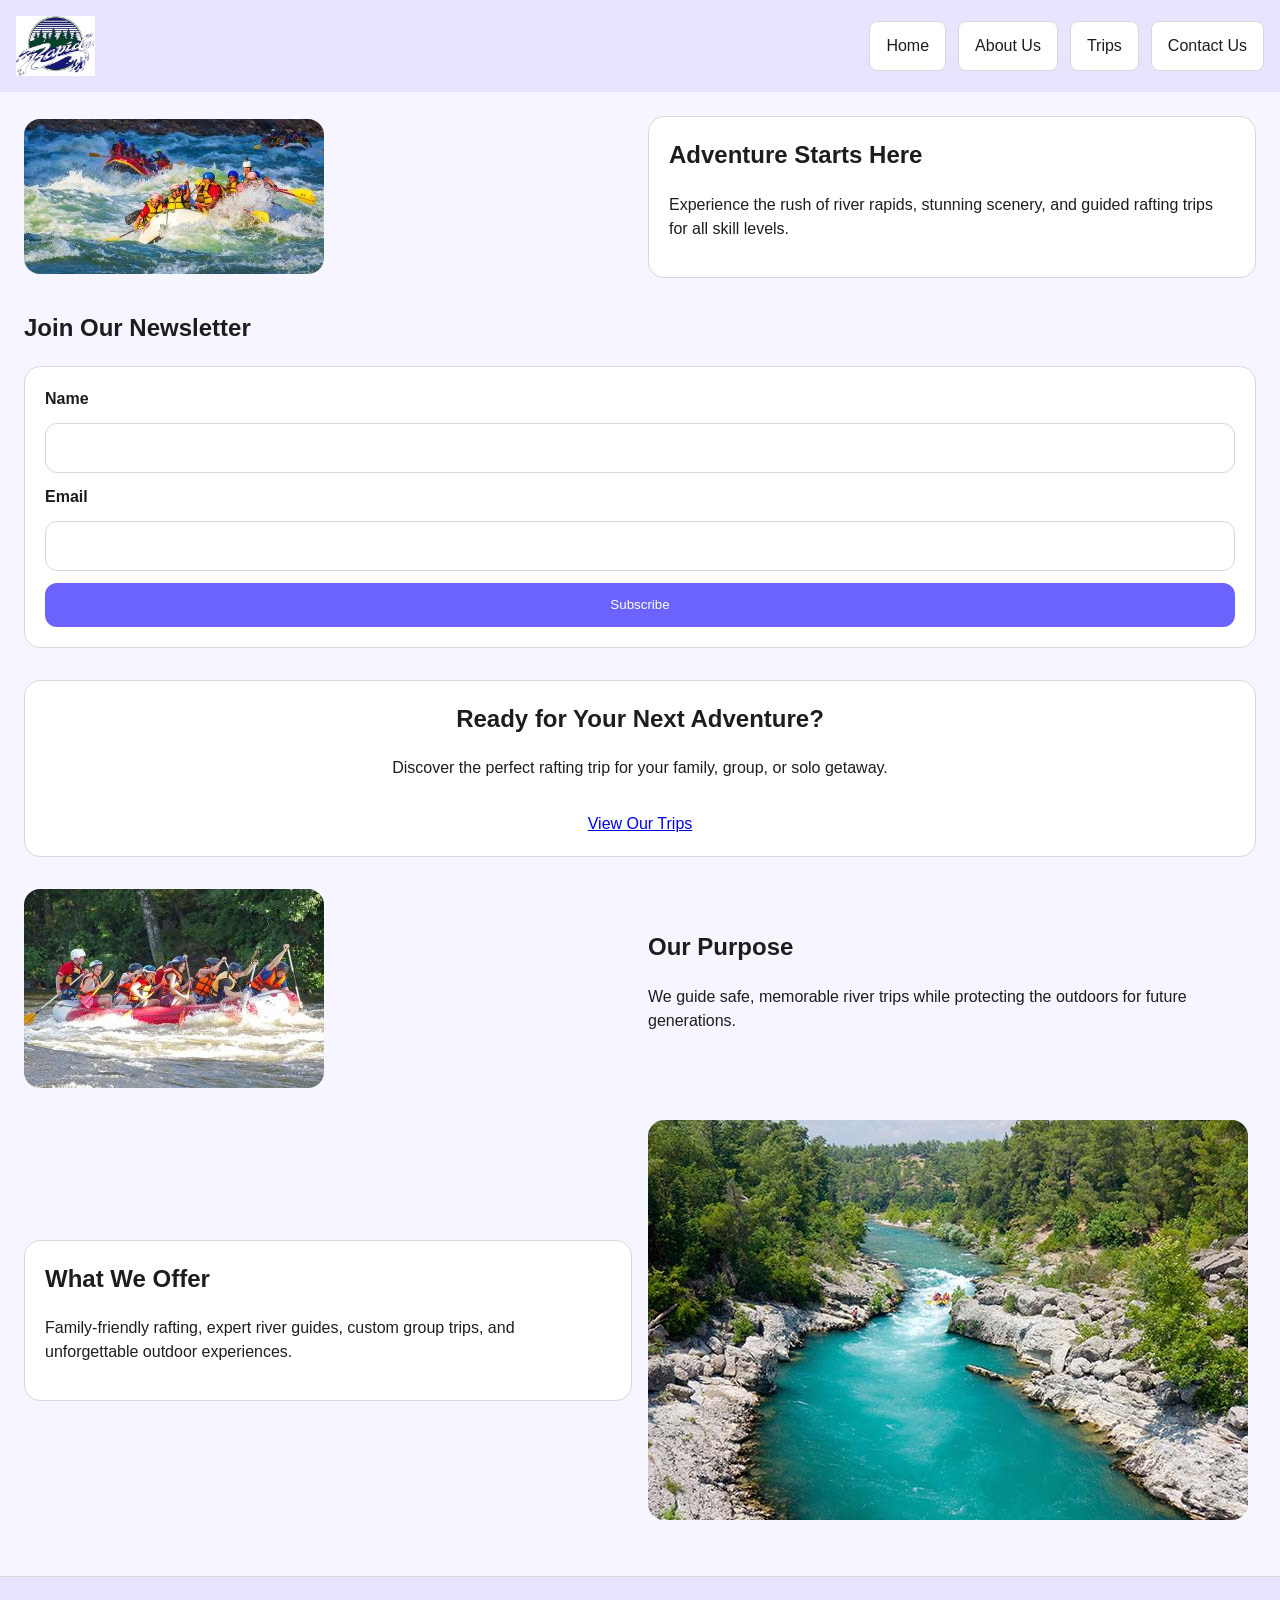
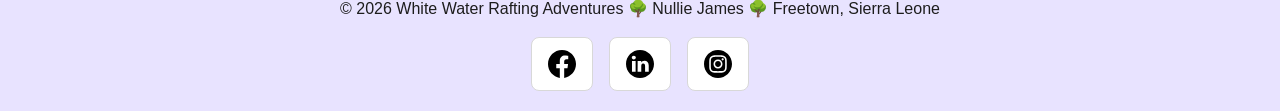
==== wwr/index.html @ c3260824 "changes on work done" ====
<!DOCTYPE html>
<html lang="en">

<head>
  <meta charset="UTF-8">
  <meta name="viewport" content="width=device-width, initial-scale=1.0">
  <meta name="description"
    content="Learn about White Water Rafting Adventures, our history, mission, and exciting river adventures for families and outdoor enthusiasts.">
  <meta name="author" content="Nullie James">
  <link rel="stylesheet" href="styles/rafting.css">
  <title>Home | White Water Rafting Adventures</title>
</head>

<body>
  <header>
    <img src="images/logo.png" alt="White Water Rafting Logo" />
    <nav>
      <a href="index.html">Home</a>
      <a href="about.html">About Us</a>
      <a href="trips.html">Trips</a>
      <a href="contact.html">Contact Us</a>
    </nav>
  </header>

  <main>
    <section class="hero">
      <img src="images/half-day.jpg" alt="Half day white water rafting">
      <div class="hero-copy">
        <h1>Adventure Starts Here</h1>
        <p>Experience the rush of river rapids, stunning scenery, and guided rafting trips for all
          skill levels.</p>
      </div>
    </section>

    <section class="newsletter">
      <h2>Join Our Newsletter</h2>
      <form>
        <label for="name">Name</label>
        <input type="text" id="name" name="name">
        <label for="email">Email</label>
        <input type="email" id="email" name="email">
        <button type="submit">Subscribe</button>
      </form>
    </section>

    <section class="call-to-action">
      <h2>Ready for Your Next Adventure?</h2>
      <p>Discover the perfect rafting trip for your family, group, or solo getaway.</p>
      <a href="trips.html">View Our Trips</a>
    </section>

    <section class="purpose">
      <img src="images/sunset-rapids.jpg" alt="Sunset rafting on the river">
      <div>
        <h2>Our Purpose</h2>
        <p>We guide safe, memorable river trips while protecting the outdoors for future
          generations.</p>
      </div>
    </section>

    <section class="offerings">
      <div>
        <h2>What We Offer</h2>
        <p>Family-friendly rafting, expert river guides, custom group trips, and unforgettable
          outdoor experiences.</p>
      </div>
      <img src="images/rafting.jpg" alt="Rafting experience">
    </section>
  </main>

  <footer>
    <p>&copy; 2026 White Water Rafting Adventures 🌳 Nullie James 🌳 Freetown, Sierra Leone</p>
    <nav class="socialmedia">
      <a href="https://facebook.com"><img src="images/facebook-bw.svg" alt="Facebook"></a>
      <a href="https://linkedin.com"><img src="images/linkedin-bw.svg" alt="LinkedIn"></a>
      <a href="https://instagram.com"><img src="images/instagram-bw.svg" alt="Instagram"></a>
    </nav>
  </footer>
</body>

</html>
---- wwr/styles/rafting.css ----
:root {
  --bg: #f7f5ff;
  --surface: #ffffff;
  --accent: #6c63ff;
  --text: #1d1d1d;
  --muted: #555;
  --border: #d8d8d8;
}

* {
  box-sizing: border-box;
}

body {
  margin: 0;
  font-family: Arial, Helvetica, sans-serif;
  color: var(--text);
  background: var(--bg);
  line-height: 1.5;
}

img {
  max-width: 100%;
  display: block;
}

header {
  background: #e8e3ff;
  padding: 1rem;
  display: flex;
  align-items: center;
  justify-content: space-between;
  gap: 1rem;
}

header img {
  max-height: 60px;
}

nav {
  display: flex;
  gap: 0.75rem;
  flex-wrap: wrap;
}

nav a {
  text-decoration: none;
  color: var(--text);
  background: var(--surface);
  padding: 0.75rem 1rem;
  border: 1px solid var(--border);
  border-radius: 0.5rem;
  transition: background 0.2s;
}

nav a:hover,
nav a:focus {
  background: var(--accent);
  color: #fff;
}

main {
  padding: 1.5rem;
}

.hero,
.about-hero,
.trips-hero,
.contact-layout,
.newsletter,
.call-to-action,
.purpose,
.offerings,
.about-content,
.trip-list,
.employee-section {
  margin-bottom: 2rem;
}

.hero,
.about-hero,
.trips-hero {
  display: grid;
  gap: 1rem;
  align-items: center;
}

.hero img,
.about-hero img,
.trips-hero img {
  border-radius: 1rem;
}

.hero-copy,
.about-hero div,
.call-to-action,
.offerings div,
.about-content > div,
.trip-list article {
  background: var(--surface);
  padding: 1.25rem;
  border: 1px solid var(--border);
  border-radius: 1rem;
}

.hero h1,
.about-hero h1,
.trips-hero h1,
.call-to-action h2,
.purpose h2,
.offerings h2,
.employee-section h2,
.newsletter h2 {
  margin-top: 0;
}

.newsletter form,
.contact-form {
  display: grid;
  gap: 0.75rem;
  background: var(--surface);
  padding: 1.25rem;
  border: 1px solid var(--border);
  border-radius: 1rem;
}

label {
  font-weight: bold;
}

input[type="text"],
input[type="email"],
textarea {
  width: 100%;
  padding: 0.75rem;
  border: 1px solid var(--border);
  border-radius: 0.75rem;
  font: inherit;
}

textarea {
  min-height: 120px;
  resize: vertical;
}

button,
a.button {
  border: none;
  background: var(--accent);
  color: #fff;
  padding: 0.9rem 1.25rem;
  border-radius: 0.75rem;
  cursor: pointer;
  text-decoration: none;
}

button:hover,
a.button:hover {
  background: #534bff;
}

.call-to-action {
  text-align: center;
}

.call-to-action a {
  display: inline-block;
  margin-top: 1rem;
}

.purpose,
.offerings {
  display: grid;
  gap: 1rem;
  align-items: center;
}

.purpose img,
.offerings img {
  border-radius: 1rem;
}

.employee-section {
  text-align: center;
}

.employee-grid {
  display: grid;
  gap: 1rem;
  grid-template-columns: repeat(auto-fit, minmax(200px, 1fr));
  margin-top: 1rem;
}

.employee-grid figure {
  background: var(--surface);
  border: 1px solid var(--border);
  border-radius: 1rem;
  padding: 1rem;
}

.employee-grid figcaption {
  margin-top: 0.75rem;
  font-size: 0.95rem;
  color: var(--muted);
}

.company-hero {
  text-align: center;
  background: var(--surface);
  padding: 1.5rem;
  border: 1px solid var(--border);
  border-radius: 1rem;
}

.company-hero h1 {
  margin-bottom: 0.5rem;
}

.contact-layout {
  display: grid;
  gap: 1.5rem;
}

.map-card {
  background: var(--surface);
  border: 1px solid var(--border);
  border-radius: 1rem;
  overflow: hidden;
}

.map-card iframe {
  width: 100%;
  min-height: 280px;
  border: 0;
}

.map-footer {
  display: flex;
  align-items: center;
  gap: 0.5rem;
  padding: 1rem;
  background: #f4f0ff;
  font-size: 0.95rem;
}

.form-title {
  font-size: 1.25rem;
  font-weight: bold;
}

fieldset {
  border: 1px solid var(--border);
  border-radius: 1rem;
  padding: 1rem;
}

legend {
  font-weight: bold;
}

.radio-group {
  display: grid;
  gap: 0.5rem;
}

.checkbox-wrap {
  display: flex;
  align-items: center;
  gap: 0.5rem;
}

footer {
  background: #e8e3ff;
  padding: 1.25rem;
  text-align: center;
  border-top: 1px solid var(--border);
}

footer p {
  margin: 0 0 1rem;
}

footer .socialmedia {
  display: flex;
  justify-content: center;
  gap: 1rem;
}

footer .socialmedia img {
  width: 28px;
  height: 28px;
}

@media (min-width: 720px) {

  .hero,
  .about-hero,
  .purpose,
  .offerings,
  .contact-layout {
    grid-template-columns: 1fr 1fr;
  }

  .about-content,
  .trip-list {
    grid-template-columns: repeat(2, minmax(0, 1fr));
  }

  .trip-list article {
    padding: 1.5rem;
  }
}
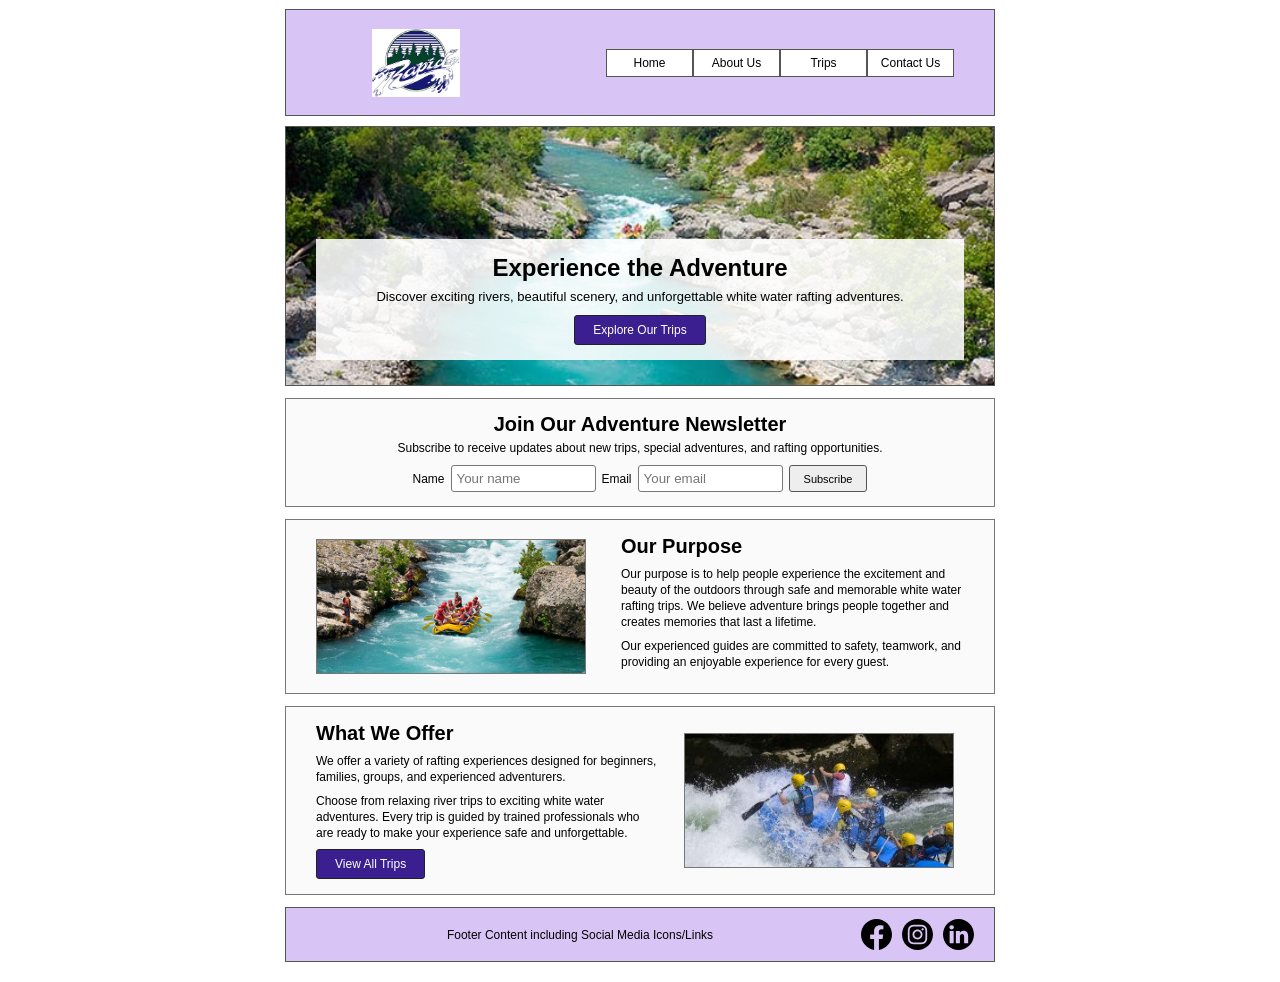
==== commit ab7f5e36: "Assignment Week Six" ====
--- a/wwr/index.html
+++ b/wwr/index.html
@@ -4,78 +4,204 @@
 <head>
   <meta charset="UTF-8">
   <meta name="viewport" content="width=device-width, initial-scale=1.0">
+
+  <title>White Water Rafting | Home</title>
+
   <meta name="description"
-    content="Learn about White Water Rafting Adventures, our history, mission, and exciting river adventures for families and outdoor enthusiasts.">
+    content="Experience exciting white water rafting adventures with professional guides, beautiful rivers, and unforgettable outdoor experiences.">
+
   <meta name="author" content="Nullie James">
+
   <link rel="stylesheet" href="styles/rafting.css">
-  <title>Home | White Water Rafting Adventures</title>
 </head>
 
 <body>
+
+  <!-- ================= HEADER ================= -->
+
   <header>
-    <img src="images/logo.png" alt="White Water Rafting Logo" />
+
+    <img src="images/logo.png" alt="White Water Rafting Logo">
+
     <nav>
       <a href="index.html">Home</a>
       <a href="about.html">About Us</a>
       <a href="trips.html">Trips</a>
       <a href="contact.html">Contact Us</a>
     </nav>
+
   </header>
 
+
+  <!-- ================= MAIN ================= -->
+
   <main>
-    <section class="hero">
-      <img src="images/half-day.jpg" alt="Half day white water rafting">
-      <div class="hero-copy">
-        <h1>Adventure Starts Here</h1>
-        <p>Experience the rush of river rapids, stunning scenery, and guided rafting trips for all
-          skill levels.</p>
-      </div>
-    </section>
+
+    <!-- ================= HERO ================= -->
+
+    <section class="home-hero">
+
+      <img src="images/rafting.jpg" alt="People enjoying a white water rafting adventure">
+
+      <div class="home-hero-content">
+
+        <h1>
+          Experience the Adventure
+        </h1>
+
+        <p>
+          Discover exciting rivers, beautiful scenery,
+          and unforgettable white water rafting adventures.
+        </p>
+
+        <a class="cta-button" href="trips.html">
+          Explore Our Trips
+        </a>
+
+      </div>
+
+    </section>
+
+
+    <!-- ================= NEWSLETTER ================= -->
 
     <section class="newsletter">
-      <h2>Join Our Newsletter</h2>
+
+      <h2>
+        Join Our Adventure Newsletter
+      </h2>
+
+      <p>
+        Subscribe to receive updates about new trips,
+        special adventures, and rafting opportunities.
+      </p>
+
       <form>
-        <label for="name">Name</label>
-        <input type="text" id="name" name="name">
-        <label for="email">Email</label>
-        <input type="email" id="email" name="email">
-        <button type="submit">Subscribe</button>
+
+        <label for="newsletter-name">
+          Name
+        </label>
+
+        <input type="text" id="newsletter-name" name="name" placeholder="Your name" required>
+
+
+        <label for="newsletter-email">
+          Email
+        </label>
+
+        <input type="email" id="newsletter-email" name="email" placeholder="Your email" required>
+
+
+        <button type="submit">
+          Subscribe
+        </button>
+
       </form>
-    </section>
-
-    <section class="call-to-action">
-      <h2>Ready for Your Next Adventure?</h2>
-      <p>Discover the perfect rafting trip for your family, group, or solo getaway.</p>
-      <a href="trips.html">View Our Trips</a>
-    </section>
-
-    <section class="purpose">
-      <img src="images/sunset-rapids.jpg" alt="Sunset rafting on the river">
-      <div>
-        <h2>Our Purpose</h2>
-        <p>We guide safe, memorable river trips while protecting the outdoors for future
-          generations.</p>
-      </div>
-    </section>
-
-    <section class="offerings">
-      <div>
-        <h2>What We Offer</h2>
-        <p>Family-friendly rafting, expert river guides, custom group trips, and unforgettable
-          outdoor experiences.</p>
-      </div>
-      <img src="images/rafting.jpg" alt="Rafting experience">
-    </section>
+
+    </section>
+
+
+    <!-- ================= PURPOSE ================= -->
+
+    <section class="home-section">
+
+      <div class="home-section-image">
+
+        <img src="images/wera.jpg" alt="Rafting team enjoying an outdoor adventure">
+
+      </div>
+
+      <div class="home-section-text">
+
+        <h2>
+          Our Purpose
+        </h2>
+
+        <p>
+          Our purpose is to help people experience the
+          excitement and beauty of the outdoors through
+          safe and memorable white water rafting trips.
+          We believe adventure brings people together
+          and creates memories that last a lifetime.
+        </p>
+
+        <p>
+          Our experienced guides are committed to safety,
+          teamwork, and providing an enjoyable experience
+          for every guest.
+        </p>
+
+      </div>
+
+    </section>
+
+
+    <!-- ================= OFFERINGS ================= -->
+
+    <section class="home-section offerings">
+
+      <div class="home-section-text">
+
+        <h2>
+          What We Offer
+        </h2>
+
+        <p>
+          We offer a variety of rafting experiences
+          designed for beginners, families, groups,
+          and experienced adventurers.
+        </p>
+
+        <p>
+          Choose from relaxing river trips to exciting
+          white water adventures. Every trip is guided
+          by trained professionals who are ready to
+          make your experience safe and unforgettable.
+        </p>
+
+        <a class="cta-button" href="trips.html">
+          View All Trips
+        </a>
+
+      </div>
+
+      <div class="home-section-image">
+
+        <img src="images/avero.jpg" alt="Rafting boat traveling through river rapids">
+
+      </div>
+
+    </section>
+
   </main>
 
+
+  <!-- ================= FOOTER ================= -->
+
   <footer>
-    <p>&copy; 2026 White Water Rafting Adventures 🌳 Nullie James 🌳 Freetown, Sierra Leone</p>
-    <nav class="socialmedia">
-      <a href="https://facebook.com"><img src="images/facebook-bw.svg" alt="Facebook"></a>
-      <a href="https://linkedin.com"><img src="images/linkedin-bw.svg" alt="LinkedIn"></a>
-      <a href="https://instagram.com"><img src="images/instagram-bw.svg" alt="Instagram"></a>
-    </nav>
+
+    <p>
+      Footer Content including Social Media Icons/Links
+    </p>
+
+    <div class="socialmedia">
+
+      <a href="https://www.facebook.com">
+        <img src="images/facebook-bw.svg" alt="Facebook">
+      </a>
+
+      <a href="https://www.instagrams.com">
+        <img src="images/instagram-bw.svg" alt="Instagram">
+      </a>
+
+      <a href="https://www.linkedin.com">
+        <img src="images/linkedin-bw.svg" alt="LinkedIn">
+      </a>
+
+    </div>
+
   </footer>
+
 </body>
 
 </html>
--- a/wwr/styles/rafting.css
+++ b/wwr/styles/rafting.css
@@ -1,11 +1,20 @@
+/* ======================
+   WDD 130 WHITE WATER RAFTING WEBSITE
+   External Stylesheet
+  ============================= */
+
+/* ======= CSS VARIABLES ====== */
+
 :root {
-  --bg: #f7f5ff;
-  --surface: #ffffff;
-  --accent: #6c63ff;
-  --text: #1d1d1d;
-  --muted: #555;
-  --border: #d8d8d8;
-}
+  --primary-color: #d8c5f5;
+  --secondary-color: #ffffff;
+  --accent1-color: #3b1f91;
+  --accent2-color: #c9f2ff;
+  --heading-font: Arial, Helvetica, sans-serif;
+  --body-font: Arial, Helvetica, sans-serif;
+}
+
+/* ========== RESET / GENERAL ============ */
 
 * {
   box-sizing: border-box;
@@ -13,10 +22,18 @@
 
 body {
   margin: 0;
-  font-family: Arial, Helvetica, sans-serif;
-  color: var(--text);
-  background: var(--bg);
-  line-height: 1.5;
+  padding: 0;
+  background-color: #ffffff;
+  color: #000000;
+  font-family: var(--body-font);
+}
+
+header,
+main,
+footer {
+  width: 710px;
+  margin-left: auto;
+  margin-right: auto;
 }
 
 img {
@@ -24,289 +41,674 @@
   display: block;
 }
 
+/* ================= HEADER ================== */
+
 header {
-  background: #e8e3ff;
-  padding: 1rem;
+  width: 710px;
+  height: 107px;
+  margin: 9px auto 10px auto;
+  padding: 13px 40px;
+  background-color: var(--primary-color);
+  border: 1px solid #555;
+  display: grid;
+  grid-template-columns: 180px 1fr;
+  align-items: center;
+}
+
+/* Logo */
+
+header > img {
+  width: 88px;
+  height: 80px;
+
+  object-fit: contain;
+
+  justify-self: center;
+}
+
+/* =========================
+   NAVIGATION
+   ========================= */
+
+nav {
+  display: flex;
+
+  justify-content: flex-end;
+
+  align-items: center;
+}
+
+nav a {
+  width: 87px;
+
+  padding: 6px 8px;
+
+  border: 1px solid #555;
+
+  background-color: #ffffff;
+
+  color: #000000;
+
+  text-align: center;
+
+  text-decoration: none;
+
+  font-size: 12px;
+}
+
+nav a:hover {
+  background-color: #eeeeee;
+}
+
+/* =========================================================
+   ABOUT PAGE
+   ========================================================= */
+
+/* =========================
+   HERO
+   ========================= */
+
+.hero {
+  width: 710px;
+  height: 192px;
+  border: 1px solid #333;
+  position: relative;
+  margin-bottom: 12px;
+  overflow: hidden;
+}
+
+/* Hero title */
+.hero h1 {
+  position: absolute;
+  top: 11px;
+  left: 0;
+  width: 100%;
+  margin: 0;
+  text-align: center;
+  font-size: 21px;
+  font-weight: normal;
+  z-index: 2;
+}
+
+/* Hero article */
+
+.hero article {
+  position: absolute;
+  top: 47px;
+  left: 27px;
+  right: 27px;
+  height: 94px;
+  border: 1px solid #777;
+  background-color: #ffffff;
+  padding: 12px 16px;
+}
+
+/* Hero text */
+.hero article p {
+  margin: 0;
+  font-size: 12px;
+  line-height: 15px;
+  width: 85%;
+}
+
+/* Hero image */
+.hero article img {
+  float: right;
+  width: 38px;
+  height: 60px;
+  object-fit: cover;
+  margin-left: 15px;
+}
+
+/* =========================
+   HISTORY
+   ========================= */
+
+.history {
+  width: 710px;
+  height: 157px;
+  margin-bottom: 12px;
+  padding: 11px 30px;
+  border: 1px solid #777;
+  background-color: #fafafa;
+  display: grid;
+  grid-template-columns: 1fr 140px 1fr;
+  grid-template-rows: 27px 1fr;
+  column-gap: 18px;
+}
+
+/* History heading */
+.history h2 {
+  grid-column: 1 / 4;
+  margin: 0;
+  text-align: center;
+  font-size: 21px;
+}
+
+/* History paragraphs */
+.history p {
+  margin: 2px 0;
+  font-size: 12px;
+  line-height: 15px;
+}
+
+.history p:first-of-type {
+  grid-column: 1;
+}
+
+.history p:last-of-type {
+  grid-column: 3;
+}
+
+/* History image */
+
+.history img {
+  grid-column: 2;
+  width: 140px;
+  height: 88px;
+  object-fit: cover;
+  align-self: center;
+}
+
+/* =========================
+   ADVENTURE
+   ========================= */
+.adventure {
+  width: 710px;
+  height: 159px;
+  margin-bottom: 12px;
+  padding: 9px 30px;
+  border: 1px solid #777;
+  background-color: #fafafa;
+  display: flex;
+  flex-wrap: wrap;
+  justify-content: space-between;
+}
+
+/* Adventure heading */
+
+.adventure h2 {
+  width: 100%;
+  margin: 0 0 10px 0;
+  text-align: center;
+  font-size: 21px;
+}
+
+/* Adventure figures */
+.adventure figure {
+  width: 112px;
+  margin: 0;
+  text-align: center;
+}
+
+/* Adventure images */
+.adventure figure img {
+  width: 88px;
+  height: 82px;
+  margin: 0 auto 3px;
+  object-fit: cover;
+}
+
+/* Captions */
+.adventure figcaption {
+  font-size: 12px;
+}
+
+/* ===========================
+   HOME PAGE
+   ========================================================= */
+
+/* =========================
+   HOME HERO
+   ========================= */
+
+.home-hero {
+  width: 710px;
+  height: 260px;
+  position: relative;
+  margin-bottom: 12px;
+  overflow: hidden;
+  border: 1px solid #555;
+}
+
+.home-hero > img {
+  width: 100%;
+  height: 100%;
+  object-fit: cover;
+}
+
+/* Hero content */
+
+.home-hero-content {
+  position: absolute;
+  left: 30px;
+  right: 30px;
+  bottom: 25px;
+  padding: 15px;
+  background-color: rgba(255, 255, 255, 0.88);
+  text-align: center;
+}
+
+/* Hero heading */
+.home-hero-content h1 {
+  margin: 0 0 6px;
+  font-size: 24px;
+}
+
+/* Hero paragraph */
+.home-hero-content p {
+  margin: 0 0 10px;
+  font-size: 13px;
+  line-height: 17px;
+}
+
+/* ======= BUTTON ======= */
+.cta-button {
+  display: inline-block;
+  padding: 7px 18px;
+  background-color: var(--accent1-color);
+  color: white;
+  border: 1px solid #222;
+  text-decoration: none;
+  font-size: 12px;
+  border-radius: 3px;
+}
+
+.cta-button:hover {
+  background-color: #24135f;
+}
+
+/* ===== NEWSLETTER ==== */
+.newsletter {
+  width: 710px;
+  margin-bottom: 12px;
+  padding: 14px 30px;
+  border: 1px solid #777;
+  background-color: #fafafa;
+  text-align: center;
+}
+
+.newsletter h2 {
+  margin: 0 0 5px;
+  font-size: 20px;
+}
+
+.newsletter p {
+  margin: 0 0 10px;
+  font-size: 12px;
+}
+
+.newsletter form {
+  display: flex;
+  justify-content: center;
+  align-items: center;
+  gap: 6px;
+}
+
+.newsletter label {
+  font-size: 12px;
+}
+
+.newsletter input {
+  width: 145px;
+  height: 27px;
+  padding: 5px;
+  border: 1px solid #777;
+  border-radius: 3px;
+}
+
+.newsletter button {
+  height: 27px;
+  padding: 0 14px;
+  border: 1px solid #555;
+  border-radius: 3px;
+  background-color: #eeeeee;
+  font-size: 11px;
+}
+
+/* ===== HOME CONTENT SECTIONS ====== */
+.home-section {
+  width: 710px;
+  min-height: 170px;
+  margin-bottom: 12px;
+  padding: 15px 30px;
+  border: 1px solid #777;
+  background-color: #fafafa;
+  display: grid;
+  grid-template-columns: 280px 1fr;
+  column-gap: 25px;
+  align-items: center;
+}
+
+/* Reverse second section */
+.home-section.offerings {
+  grid-template-columns: 1fr 280px;
+}
+
+/* Section image */
+.home-section-image img {
+  width: 270px;
+  height: 135px;
+  object-fit: cover;
+  border: 1px solid #777;
+}
+
+/* Section text */
+.home-section-text h2 {
+  margin: 0 0 8px;
+  font-size: 20px;
+}
+
+.home-section-text p {
+  margin: 0 0 8px;
+  font-size: 12px;
+  line-height: 16px;
+}
+
+/* ========== TRIPS PAGE ============= */
+/* ====== TRIPS HERO ======= */
+.trips-hero {
+  width: 710px;
+  min-height: 130px;
+  margin-bottom: 12px;
+  padding: 25px;
+  border: 1px solid #777;
+  background-color: #fafafa;
+  text-align: center;
+}
+
+.trips-hero h1 {
+  margin: 0 0 8px;
+  font-size: 24px;
+}
+
+.trips-hero p {
+  margin: 0;
+  font-size: 13px;
+}
+
+/* ====== TRIP LIST ===== */
+.trip-list {
+  width: 710px;
+  margin-bottom: 12px;
+  padding: 12px 30px;
+  border: 1px solid #777;
+  background-color: #fafafa;
+  display: grid;
+  grid-template-columns: 1fr 1fr;
+  gap: 15px;
+}
+
+/* Heading */
+.trip-list h2 {
+  grid-column: 1 / 3;
+  margin: 0 0 5px;
+  text-align: center;
+  font-size: 21px;
+}
+
+/* =====TRIP CARD ======== */
+.trip-card {
+  border: 1px solid #777;
+  background-color: white;
+  overflow: hidden;
+}
+
+/* Trip image */
+.trip-card > img {
+  width: 100%;
+  height: 105px;
+  object-fit: cover;
+}
+
+/* Trip card content */
+.trip-card-content {
+  padding: 10px;
+}
+
+.trip-card-content h3 {
+  margin: 0 0 6px;
+  font-size: 16px;
+}
+
+.trip-card-content p {
+  margin: 4px 0;
+  font-size: 11px;
+  line-height: 15px;
+}
+
+/* Trip button */
+.trip-card-content .cta-button {
+  margin-top: 7px;
+}
+
+/* ======== TRIP CTA ===== */
+.trip-cta {
+  width: 710px;
+  margin-bottom: 12px;
+  padding: 18px 30px;
+  border: 1px solid #777;
+  background-color: var(--primary-color);
+  text-align: center;
+}
+
+.trip-cta h2 {
+  margin: 0 0 6px;
+  font-size: 21px;
+}
+
+.trip-cta p {
+  margin: 0 0 10px;
+  font-size: 12px;
+}
+
+/* ========== CONTACT PAGE ============ */
+/* ======= CONTACT INTRODUCTION ======= */
+.contact-intro {
+  text-align: center;
+  margin-bottom: 12px;
+}
+
+.contact-intro h1 {
+  margin: 0 0 4px;
+  font-size: 21px;
+  font-weight: normal;
+}
+
+.contact-intro address {
+  font-style: normal;
+  font-weight: bold;
+  font-size: 12px;
+  line-height: 15px;
+}
+
+/* ======= CONTACT FORM AREA ========= */
+.contact-form-area {
+  width: 710px;
+  min-height: 250px;
+  display: grid;
+  grid-template-columns: 300px 1fr;
+  column-gap: 35px;
+  margin-bottom: 21px;
+  padding: 0 0;
+}
+
+/* Map */
+.map {
+  width: 288px;
+  height: 248px;
+  border: 1px solid #777;
+  object-fit: cover;
+}
+
+/* Form */
+.contact-form {
+  width: 250px;
+  font-size: 12px;
+}
+
+/* Form rows */
+.form-row {
+  display: grid;
+  grid-template-columns: 65px 1fr;
+  align-items: center;
+  margin-bottom: 5px;
+}
+
+/* Labels */
+.form-row label {
+  font-size: 12px;
+}
+
+/* Inputs */
+.contact-form input[type="text"],
+.contact-form input[type="email"] {
+  width: 184px;
+  height: 26px;
+  border: 1px solid #777;
+  border-radius: 3px;
+  padding: 5px;
+  font-size: 11px;
+}
+
+/* Radio options */
+.radio-group {
+  margin: 5px 0 8px 65px;
+}
+
+.radio-group label {
+  display: block;
+  margin-bottom: 7px;
+  font-size: 12px;
+}
+
+/* Message */
+.message-label {
+  display: block;
+  margin-bottom: 3px;
+  font-size: 12px;
+}
+
+.contact-form textarea {
+  width: 250px;
+  height: 51px;
+  resize: none;
+  border: 1px solid #777;
+  border-radius: 3px;
+  padding: 5px;
+  font-family: Arial, Helvetica, sans-serif;
+  font-size: 11px;
+}
+
+/* Checkbox */
+.subscribe {
+  margin-top: 5px;
+  margin-bottom: 6px;
+  font-size: 11px;
+}
+
+/* Submit */
+.contact-form button {
+  width: 250px;
+  height: 26px;
+  border: 1px solid #777;
+  border-radius: 3px;
+  background-color: #eeeeee;
+  font-size: 11px;
+  cursor: pointer;
+}
+
+/* ======== EMPLOYEE SECTION ========*/
+.employees {
+  width: 710px;
+  height: 130px;
+  border: 1px solid #777;
+  background-color: #fafafa;
+  padding: 7px 30px;
+  margin-bottom: 7px;
+  display: flex;
+  flex-wrap: wrap;
+  justify-content: space-around;
+}
+
+/* Employee heading */
+.employees h2 {
+  width: 100%;
+  margin: 0 0 5px;
+  text-align: center;
+  font-size: 19px;
+}
+
+/* Employee figure */
+.employee {
+  width: 150px;
+  margin: 0;
+  text-align: center;
+}
+
+/* Employee image */
+.employee img {
+  width: 80px;
+  height: 67px;
+  margin: 0 auto 3px;
+  object-fit: cover;
+}
+
+/* Employee caption */
+.employee figcaption {
+  font-size: 11px;
+}
+
+/* ===================
+   SHARED FOOTER
+   SAME ON HOME, ABOUT, TRIPS AND CONTACT
+   ==================== */
+footer {
+  width: 710px;
+  height: 55px;
+  margin: 0 auto 20px auto;
+  padding: 0 20px;
+  background-color: var(--primary-color);
+  border: 1px solid #555;
   display: flex;
   align-items: center;
-  justify-content: space-between;
-  gap: 1rem;
-}
-
-header img {
-  max-height: 60px;
-}
-
-nav {
-  display: flex;
-  gap: 0.75rem;
-  flex-wrap: wrap;
-}
-
-nav a {
-  text-decoration: none;
-  color: var(--text);
-  background: var(--surface);
-  padding: 0.75rem 1rem;
-  border: 1px solid var(--border);
-  border-radius: 0.5rem;
-  transition: background 0.2s;
-}
-
-nav a:hover,
-nav a:focus {
-  background: var(--accent);
-  color: #fff;
-}
-
-main {
-  padding: 1.5rem;
-}
-
-.hero,
-.about-hero,
-.trips-hero,
-.contact-layout,
-.newsletter,
-.call-to-action,
-.purpose,
-.offerings,
-.about-content,
-.trip-list,
-.employee-section {
-  margin-bottom: 2rem;
-}
-
-.hero,
-.about-hero,
-.trips-hero {
-  display: grid;
-  gap: 1rem;
-  align-items: center;
-}
-
-.hero img,
-.about-hero img,
-.trips-hero img {
-  border-radius: 1rem;
-}
-
-.hero-copy,
-.about-hero div,
-.call-to-action,
-.offerings div,
-.about-content > div,
-.trip-list article {
-  background: var(--surface);
-  padding: 1.25rem;
-  border: 1px solid var(--border);
-  border-radius: 1rem;
-}
-
-.hero h1,
-.about-hero h1,
-.trips-hero h1,
-.call-to-action h2,
-.purpose h2,
-.offerings h2,
-.employee-section h2,
-.newsletter h2 {
-  margin-top: 0;
-}
-
-.newsletter form,
-.contact-form {
-  display: grid;
-  gap: 0.75rem;
-  background: var(--surface);
-  padding: 1.25rem;
-  border: 1px solid var(--border);
-  border-radius: 1rem;
-}
-
-label {
-  font-weight: bold;
-}
-
-input[type="text"],
-input[type="email"],
-textarea {
-  width: 100%;
-  padding: 0.75rem;
-  border: 1px solid var(--border);
-  border-radius: 0.75rem;
-  font: inherit;
-}
-
-textarea {
-  min-height: 120px;
-  resize: vertical;
-}
-
-button,
-a.button {
-  border: none;
-  background: var(--accent);
-  color: #fff;
-  padding: 0.9rem 1.25rem;
-  border-radius: 0.75rem;
-  cursor: pointer;
-  text-decoration: none;
-}
-
-button:hover,
-a.button:hover {
-  background: #534bff;
-}
-
-.call-to-action {
-  text-align: center;
-}
-
-.call-to-action a {
-  display: inline-block;
-  margin-top: 1rem;
-}
-
-.purpose,
-.offerings {
-  display: grid;
-  gap: 1rem;
-  align-items: center;
-}
-
-.purpose img,
-.offerings img {
-  border-radius: 1rem;
-}
-
-.employee-section {
-  text-align: center;
-}
-
-.employee-grid {
-  display: grid;
-  gap: 1rem;
-  grid-template-columns: repeat(auto-fit, minmax(200px, 1fr));
-  margin-top: 1rem;
-}
-
-.employee-grid figure {
-  background: var(--surface);
-  border: 1px solid var(--border);
-  border-radius: 1rem;
-  padding: 1rem;
-}
-
-.employee-grid figcaption {
-  margin-top: 0.75rem;
-  font-size: 0.95rem;
-  color: var(--muted);
-}
-
-.company-hero {
-  text-align: center;
-  background: var(--surface);
-  padding: 1.5rem;
-  border: 1px solid var(--border);
-  border-radius: 1rem;
-}
-
-.company-hero h1 {
-  margin-bottom: 0.5rem;
-}
-
-.contact-layout {
-  display: grid;
-  gap: 1.5rem;
-}
-
-.map-card {
-  background: var(--surface);
-  border: 1px solid var(--border);
-  border-radius: 1rem;
-  overflow: hidden;
-}
-
-.map-card iframe {
-  width: 100%;
-  min-height: 280px;
-  border: 0;
-}
-
-.map-footer {
+  justify-content: center;
+  position: relative;
+}
+
+/* Footer text */
+footer p {
+  margin: 0;
+  padding: 0 120px 0 0;
+  font-family: var(--body-font);
+  font-size: 12px;
+  line-height: 1;
+  text-align: center;
+}
+
+/* Social media */
+.socialmedia {
+  position: absolute;
+  top: 11px;
+  right: 20px;
   display: flex;
   align-items: center;
-  gap: 0.5rem;
-  padding: 1rem;
-  background: #f4f0ff;
-  font-size: 0.95rem;
-}
-
-.form-title {
-  font-size: 1.25rem;
-  font-weight: bold;
-}
-
-fieldset {
-  border: 1px solid var(--border);
-  border-radius: 1rem;
-  padding: 1rem;
-}
-
-legend {
-  font-weight: bold;
-}
-
-.radio-group {
-  display: grid;
-  gap: 0.5rem;
-}
-
-.checkbox-wrap {
-  display: flex;
-  align-items: center;
-  gap: 0.5rem;
-}
-
-footer {
-  background: #e8e3ff;
-  padding: 1.25rem;
-  text-align: center;
-  border-top: 1px solid var(--border);
-}
-
-footer p {
-  margin: 0 0 1rem;
-}
-
-footer .socialmedia {
-  display: flex;
-  justify-content: center;
-  gap: 1rem;
-}
-
-footer .socialmedia img {
-  width: 28px;
-  height: 28px;
-}
-
-@media (min-width: 720px) {
-
-  .hero,
-  .about-hero,
-  .purpose,
-  .offerings,
-  .contact-layout {
-    grid-template-columns: 1fr 1fr;
-  }
-
-  .about-content,
-  .trip-list {
-    grid-template-columns: repeat(2, minmax(0, 1fr));
-  }
-
-  .trip-list article {
-    padding: 1.5rem;
-  }
+  gap: 10px;
+}
+
+/* Social media links */
+.socialmedia a {
+  display: block;
+  width: 31px;
+  height: 31px;
+  margin: 0;
+  padding: 0;
+}
+
+/* Social media images */
+.socialmedia a img {
+  display: block;
+  width: 35px;
+  height: 31px;
+  object-fit: cover;
 }
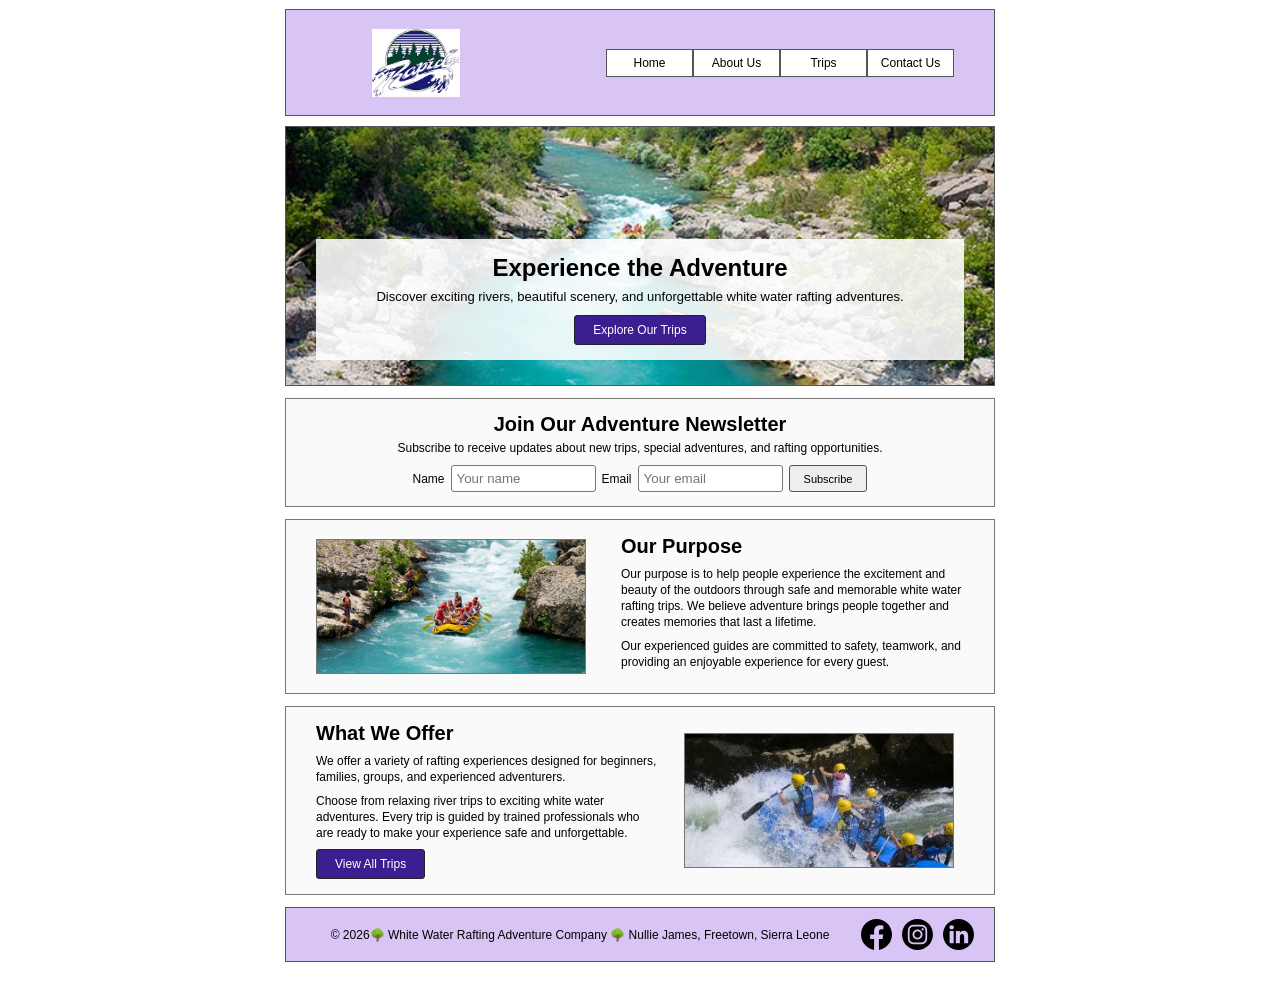
==== commit 29042c39: "Final work" ====
--- a/wwr/index.html
+++ b/wwr/index.html
@@ -12,7 +12,7 @@
 
   <meta name="author" content="Nullie James">
 
-  <link rel="stylesheet" href="styles/rafting.css">
+  <link rel="stylesheet" href="styles/rafting.css" type="text/css">
 </head>
 
 <body>
@@ -181,7 +181,7 @@
   <footer>
 
     <p>
-      Footer Content including Social Media Icons/Links
+      &copy; 2026🌳 White Water Rafting Adventure Company 🌳 Nullie James, Freetown, Sierra Leone
     </p>
 
     <div class="socialmedia">
--- a/wwr/styles/rafting.css
+++ b/wwr/styles/rafting.css
@@ -1,20 +1,30 @@
-/* ======================
+/* =========================================================
    WDD 130 WHITE WATER RAFTING WEBSITE
    External Stylesheet
-  ============================= */
-
-/* ======= CSS VARIABLES ====== */
+   ========================================================= */
+
+/* =========================================================
+   CSS VARIABLES
+   ========================================================= */
 
 :root {
   --primary-color: #d8c5f5;
   --secondary-color: #ffffff;
   --accent1-color: #3b1f91;
   --accent2-color: #c9f2ff;
+
+  --border-color: #777777;
+  --dark-border: #555555;
+  --light-background: #fafafa;
+  --button-background: #eeeeee;
+
   --heading-font: Arial, Helvetica, sans-serif;
   --body-font: Arial, Helvetica, sans-serif;
 }
 
-/* ========== RESET / GENERAL ============ */
+/* =========================================================
+   RESET / GENERAL
+   ========================================================= */
 
 * {
   box-sizing: border-box;
@@ -23,7 +33,7 @@
 body {
   margin: 0;
   padding: 0;
-  background-color: #ffffff;
+  background-color: var(--secondary-color);
   color: #000000;
   font-family: var(--body-font);
 }
@@ -41,15 +51,19 @@
   display: block;
 }
 
-/* ================= HEADER ================== */
+/* =========================================================
+   HEADER
+   ========================================================= */
 
 header {
-  width: 710px;
   height: 107px;
-  margin: 9px auto 10px auto;
+  margin-top: 9px;
+  margin-bottom: 10px;
   padding: 13px 40px;
+
   background-color: var(--primary-color);
-  border: 1px solid #555;
+  border: 1px solid var(--dark-border);
+
   display: grid;
   grid-template-columns: 180px 1fr;
   align-items: center;
@@ -60,73 +74,94 @@
 header > img {
   width: 88px;
   height: 80px;
-
   object-fit: contain;
-
   justify-self: center;
 }
 
-/* =========================
+/* =========================================================
    NAVIGATION
-   ========================= */
+   ========================================================= */
 
 nav {
   display: flex;
-
   justify-content: flex-end;
-
   align-items: center;
 }
 
 nav a {
   width: 87px;
-
   padding: 6px 8px;
 
-  border: 1px solid #555;
-
-  background-color: #ffffff;
-
+  border: 1px solid var(--dark-border);
+  background-color: var(--secondary-color);
   color: #000000;
 
   text-align: center;
-
   text-decoration: none;
-
   font-size: 12px;
 }
 
 nav a:hover {
-  background-color: #eeeeee;
+  background-color: var(--button-background);
+}
+
+/* =========================================================
+   COMMON CONTENT BOXES
+   ========================================================= */
+
+.history,
+.adventure,
+.newsletter,
+.home-section,
+.trips-hero,
+.trip-list,
+.employees {
+  border: 1px solid var(--border-color);
+  background-color: var(--light-background);
+}
+
+.history,
+.adventure,
+.newsletter,
+.home-section,
+.trips-hero,
+.trip-list,
+.trip-cta,
+.employees {
+  margin-bottom: 12px;
 }
 
 /* =========================================================
    ABOUT PAGE
    ========================================================= */
 
-/* =========================
-   HERO
-   ========================= */
+/* Hero */
 
 .hero {
   width: 710px;
   height: 192px;
-  border: 1px solid #333;
+
   position: relative;
   margin-bottom: 12px;
+
+  border: 1px solid #333333;
   overflow: hidden;
 }
 
 /* Hero title */
+
 .hero h1 {
   position: absolute;
   top: 11px;
   left: 0;
+
   width: 100%;
   margin: 0;
+
   text-align: center;
   font-size: 21px;
   font-weight: normal;
+
   z-index: 2;
 }
 
@@ -137,57 +172,90 @@
   top: 47px;
   left: 27px;
   right: 27px;
+
   height: 94px;
-  border: 1px solid #777;
-  background-color: #ffffff;
+
   padding: 12px 16px;
+
+  border: 1px solid var(--border-color);
+  background-color: var(--secondary-color);
+}
+
+/* Hero article heading */
+
+.hero article h2 {
+  margin: 0 0 5px;
+  font-size: 16px;
 }
 
 /* Hero text */
+
 .hero article p {
+  width: 85%;
   margin: 0;
+
   font-size: 12px;
   line-height: 15px;
-  width: 85%;
 }
 
 /* Hero image */
+
 .hero article img {
   float: right;
+
   width: 38px;
   height: 60px;
+
+  margin-left: 15px;
+
   object-fit: cover;
-  margin-left: 15px;
-}
-
-/* =========================
+}
+
+/* Visually hidden heading */
+
+.visually-hidden {
+  position: absolute;
+  width: 1px;
+  height: 1px;
+
+  padding: 0;
+  margin: -1px;
+
+  overflow: hidden;
+  clip: rect(0, 0, 0, 0);
+
+  white-space: nowrap;
+  border: 0;
+}
+
+/* =========================================================
    HISTORY
-   ========================= */
+   ========================================================= */
 
 .history {
-  width: 710px;
   height: 157px;
-  margin-bottom: 12px;
+
   padding: 11px 30px;
-  border: 1px solid #777;
-  background-color: #fafafa;
+
   display: grid;
   grid-template-columns: 1fr 140px 1fr;
   grid-template-rows: 27px 1fr;
+
   column-gap: 18px;
 }
 
-/* History heading */
 .history h2 {
   grid-column: 1 / 4;
+
   margin: 0;
+
   text-align: center;
   font-size: 21px;
 }
 
-/* History paragraphs */
 .history p {
   margin: 2px 0;
+
   font-size: 12px;
   line-height: 15px;
 }
@@ -200,80 +268,80 @@
   grid-column: 3;
 }
 
-/* History image */
-
 .history img {
   grid-column: 2;
+
   width: 140px;
   height: 88px;
+
   object-fit: cover;
   align-self: center;
 }
 
-/* =========================
+/* =========================================================
    ADVENTURE
-   ========================= */
+   ========================================================= */
+
 .adventure {
-  width: 710px;
   height: 159px;
-  margin-bottom: 12px;
+
   padding: 9px 30px;
-  border: 1px solid #777;
-  background-color: #fafafa;
+
   display: flex;
   flex-wrap: wrap;
   justify-content: space-between;
 }
 
-/* Adventure heading */
-
 .adventure h2 {
   width: 100%;
-  margin: 0 0 10px 0;
+
+  margin: 0 0 10px;
+
   text-align: center;
   font-size: 21px;
 }
 
-/* Adventure figures */
 .adventure figure {
   width: 112px;
   margin: 0;
-  text-align: center;
-}
-
-/* Adventure images */
+
+  text-align: center;
+}
+
 .adventure figure img {
   width: 88px;
   height: 82px;
+
   margin: 0 auto 3px;
+
   object-fit: cover;
 }
 
-/* Captions */
 .adventure figcaption {
   font-size: 12px;
 }
 
-/* ===========================
+/* =========================================================
    HOME PAGE
    ========================================================= */
 
-/* =========================
-   HOME HERO
-   ========================= */
+/* Home Hero */
 
 .home-hero {
   width: 710px;
   height: 260px;
+
   position: relative;
   margin-bottom: 12px;
+
+  border: 1px solid var(--dark-border);
   overflow: hidden;
-  border: 1px solid #555;
 }
 
 .home-hero > img {
   width: 100%;
   height: 100%;
+
   object-fit: cover;
 }
 
@@ -284,47 +352,56 @@
   left: 30px;
   right: 30px;
   bottom: 25px;
+
   padding: 15px;
+
   background-color: rgba(255, 255, 255, 0.88);
-  text-align: center;
-}
-
-/* Hero heading */
+
+  text-align: center;
+}
+
 .home-hero-content h1 {
   margin: 0 0 6px;
   font-size: 24px;
 }
 
-/* Hero paragraph */
 .home-hero-content p {
   margin: 0 0 10px;
+
   font-size: 13px;
   line-height: 17px;
 }
 
-/* ======= BUTTON ======= */
+/* =========================================================
+   BUTTON
+   ========================================================= */
+
 .cta-button {
   display: inline-block;
+
   padding: 7px 18px;
+
   background-color: var(--accent1-color);
-  color: white;
-  border: 1px solid #222;
+  color: var(--secondary-color);
+
+  border: 1px solid #222222;
+  border-radius: 3px;
+
   text-decoration: none;
   font-size: 12px;
-  border-radius: 3px;
 }
 
 .cta-button:hover {
   background-color: #24135f;
 }
 
-/* ===== NEWSLETTER ==== */
+/* =========================================================
+   NEWSLETTER
+   ========================================================= */
+
 .newsletter {
-  width: 710px;
-  margin-bottom: 12px;
   padding: 14px 30px;
-  border: 1px solid #777;
-  background-color: #fafafa;
+
   text-align: center;
 }
 
@@ -352,48 +429,55 @@
 .newsletter input {
   width: 145px;
   height: 27px;
+
   padding: 5px;
-  border: 1px solid #777;
+
+  border: 1px solid var(--border-color);
   border-radius: 3px;
 }
 
 .newsletter button {
   height: 27px;
+
   padding: 0 14px;
-  border: 1px solid #555;
+
+  border: 1px solid var(--dark-border);
   border-radius: 3px;
-  background-color: #eeeeee;
+
+  background-color: var(--button-background);
+
   font-size: 11px;
 }
 
-/* ===== HOME CONTENT SECTIONS ====== */
+/* =========================================================
+   HOME CONTENT SECTIONS
+   ========================================================= */
+
 .home-section {
-  width: 710px;
   min-height: 170px;
-  margin-bottom: 12px;
+
   padding: 15px 30px;
-  border: 1px solid #777;
-  background-color: #fafafa;
+
   display: grid;
   grid-template-columns: 280px 1fr;
+
   column-gap: 25px;
   align-items: center;
 }
 
-/* Reverse second section */
 .home-section.offerings {
   grid-template-columns: 1fr 280px;
 }
 
-/* Section image */
 .home-section-image img {
   width: 270px;
   height: 135px;
+
   object-fit: cover;
-  border: 1px solid #777;
-}
-
-/* Section text */
+
+  border: 1px solid var(--border-color);
+}
+
 .home-section-text h2 {
   margin: 0 0 8px;
   font-size: 20px;
@@ -401,19 +485,22 @@
 
 .home-section-text p {
   margin: 0 0 8px;
+
   font-size: 12px;
   line-height: 16px;
 }
 
-/* ========== TRIPS PAGE ============= */
-/* ====== TRIPS HERO ======= */
+/* =========================================================
+   TRIPS PAGE
+   ========================================================= */
+
+/* Trips Hero */
+
 .trips-hero {
-  width: 710px;
   min-height: 130px;
-  margin-bottom: 12px;
+
   padding: 25px;
-  border: 1px solid #777;
-  background-color: #fafafa;
+
   text-align: center;
 }
 
@@ -427,41 +514,41 @@
   font-size: 13px;
 }
 
-/* ====== TRIP LIST ===== */
+/* Trip List */
+
 .trip-list {
-  width: 710px;
-  margin-bottom: 12px;
   padding: 12px 30px;
-  border: 1px solid #777;
-  background-color: #fafafa;
+
   display: grid;
   grid-template-columns: 1fr 1fr;
   gap: 15px;
 }
 
-/* Heading */
 .trip-list h2 {
   grid-column: 1 / 3;
+
   margin: 0 0 5px;
+
   text-align: center;
   font-size: 21px;
 }
 
-/* =====TRIP CARD ======== */
+/* Trip Card */
+
 .trip-card {
-  border: 1px solid #777;
-  background-color: white;
+  border: 1px solid var(--border-color);
+  background-color: var(--secondary-color);
+
   overflow: hidden;
 }
 
-/* Trip image */
 .trip-card > img {
   width: 100%;
   height: 105px;
+
   object-fit: cover;
 }
 
-/* Trip card content */
 .trip-card-content {
   padding: 10px;
 }
@@ -473,22 +560,22 @@
 
 .trip-card-content p {
   margin: 4px 0;
+
   font-size: 11px;
   line-height: 15px;
 }
 
-/* Trip button */
 .trip-card-content .cta-button {
   margin-top: 7px;
 }
 
-/* ======== TRIP CTA ===== */
+/* Trip CTA */
+
 .trip-cta {
-  width: 710px;
-  margin-bottom: 12px;
   padding: 18px 30px;
-  border: 1px solid #777;
+
   background-color: var(--primary-color);
+
   text-align: center;
 }
 
@@ -502,15 +589,21 @@
   font-size: 12px;
 }
 
-/* ========== CONTACT PAGE ============ */
-/* ======= CONTACT INTRODUCTION ======= */
+/* =========================================================
+   CONTACT PAGE
+   ========================================================= */
+
+/* Contact Introduction */
+
 .contact-intro {
-  text-align: center;
   margin-bottom: 12px;
+
+  text-align: center;
 }
 
 .contact-intro h1 {
   margin: 0 0 4px;
+
   font-size: 21px;
   font-weight: normal;
 }
@@ -518,197 +611,243 @@
 .contact-intro address {
   font-style: normal;
   font-weight: bold;
+
   font-size: 12px;
   line-height: 15px;
 }
 
-/* ======= CONTACT FORM AREA ========= */
+/* Contact Form Area */
+
 .contact-form-area {
   width: 710px;
-  min-height: 250px;
+
   display: grid;
-  grid-template-columns: 300px 1fr;
+  grid-template-columns: 300px 250px;
+
   column-gap: 35px;
-  margin-bottom: 21px;
-  padding: 0 0;
+
+  align-items: start;
+
+  margin-bottom: 20px;
+}
+
+.contact-form-area h2 {
+  grid-column: 1 / 3;
+
+  margin: 7px 0 10px;
+  padding: 15px 30px;
+
+  background-color: var(--primary-color);
+  color: var(--accent1-color);
+
+  text-align: center;
+  font-size: 20px;
 }
 
 /* Map */
+
 .map {
-  width: 288px;
-  height: 248px;
-  border: 1px solid #777;
-  object-fit: cover;
-}
-
-/* Form */
+  width: 300px;
+  height: 300px;
+
+  display: block;
+
+  border: 1px solid var(--border-color);
+}
+
+/* Contact Form */
+
 .contact-form {
   width: 250px;
   font-size: 12px;
 }
 
-/* Form rows */
 .form-row {
   display: grid;
   grid-template-columns: 65px 1fr;
+
   align-items: center;
+
   margin-bottom: 5px;
 }
 
-/* Labels */
 .form-row label {
   font-size: 12px;
 }
 
-/* Inputs */
+/* Form Inputs */
+
 .contact-form input[type="text"],
 .contact-form input[type="email"] {
   width: 184px;
   height: 26px;
-  border: 1px solid #777;
+
+  padding: 5px;
+
+  border: 1px solid var(--border-color);
   border-radius: 3px;
-  padding: 5px;
+
   font-size: 11px;
 }
 
-/* Radio options */
+/* Radio Buttons */
+
 .radio-group {
   margin: 5px 0 8px 65px;
 }
 
 .radio-group label {
   display: block;
+
   margin-bottom: 7px;
+
   font-size: 12px;
 }
 
 /* Message */
+
 .message-label {
   display: block;
   margin-bottom: 3px;
+
   font-size: 12px;
 }
 
 .contact-form textarea {
   width: 250px;
   height: 51px;
+
+  padding: 5px;
+
   resize: none;
-  border: 1px solid #777;
+
+  border: 1px solid var(--border-color);
   border-radius: 3px;
-  padding: 5px;
-  font-family: Arial, Helvetica, sans-serif;
+
+  font-family: var(--body-font);
   font-size: 11px;
 }
 
 /* Checkbox */
+
 .subscribe {
-  margin-top: 5px;
-  margin-bottom: 6px;
+  margin: 5px 0 6px;
+
   font-size: 11px;
 }
 
-/* Submit */
+/* Submit Button */
+
 .contact-form button {
   width: 250px;
   height: 26px;
-  border: 1px solid #777;
+
+  border: 1px solid var(--border-color);
   border-radius: 3px;
-  background-color: #eeeeee;
+
+  background-color: var(--button-background);
+
   font-size: 11px;
+
   cursor: pointer;
 }
 
-/* ======== EMPLOYEE SECTION ========*/
+/* =========================================================
+   EMPLOYEES
+   ========================================================= */
+
 .employees {
-  width: 710px;
   height: 130px;
-  border: 1px solid #777;
-  background-color: #fafafa;
+
   padding: 7px 30px;
-  margin-bottom: 7px;
+
   display: flex;
   flex-wrap: wrap;
   justify-content: space-around;
 }
 
-/* Employee heading */
 .employees h2 {
   width: 100%;
+
   margin: 0 0 5px;
+
   text-align: center;
   font-size: 19px;
 }
 
-/* Employee figure */
 .employee {
   width: 150px;
   margin: 0;
-  text-align: center;
-}
-
-/* Employee image */
+
+  text-align: center;
+}
+
 .employee img {
   width: 80px;
   height: 67px;
+
   margin: 0 auto 3px;
+
   object-fit: cover;
 }
 
-/* Employee caption */
 .employee figcaption {
   font-size: 11px;
 }
 
-/* ===================
+/* =========================================================
    SHARED FOOTER
    SAME ON HOME, ABOUT, TRIPS AND CONTACT
-   ==================== */
+   ========================================================= */
+
 footer {
-  width: 710px;
   height: 55px;
-  margin: 0 auto 20px auto;
+
+  margin-bottom: 20px;
   padding: 0 20px;
+
   background-color: var(--primary-color);
-  border: 1px solid #555;
+  border: 1px solid var(--dark-border);
+
   display: flex;
   align-items: center;
   justify-content: center;
+
   position: relative;
 }
 
-/* Footer text */
 footer p {
   margin: 0;
-  padding: 0 120px 0 0;
-  font-family: var(--body-font);
+
+  padding-right: 120px;
+
   font-size: 12px;
   line-height: 1;
-  text-align: center;
-}
-
-/* Social media */
+
+  text-align: center;
+}
+
+/* Social Media */
+
 .socialmedia {
   position: absolute;
   top: 11px;
   right: 20px;
+
   display: flex;
   align-items: center;
+
   gap: 10px;
 }
 
-/* Social media links */
 .socialmedia a {
-  display: block;
   width: 31px;
   height: 31px;
-  margin: 0;
-  padding: 0;
-}
-
-/* Social media images */
-.socialmedia a img {
-  display: block;
-  width: 35px;
+}
+
+.socialmedia img {
+  width: 31px;
   height: 31px;
-  object-fit: cover;
+
+  object-fit: contain;
 }
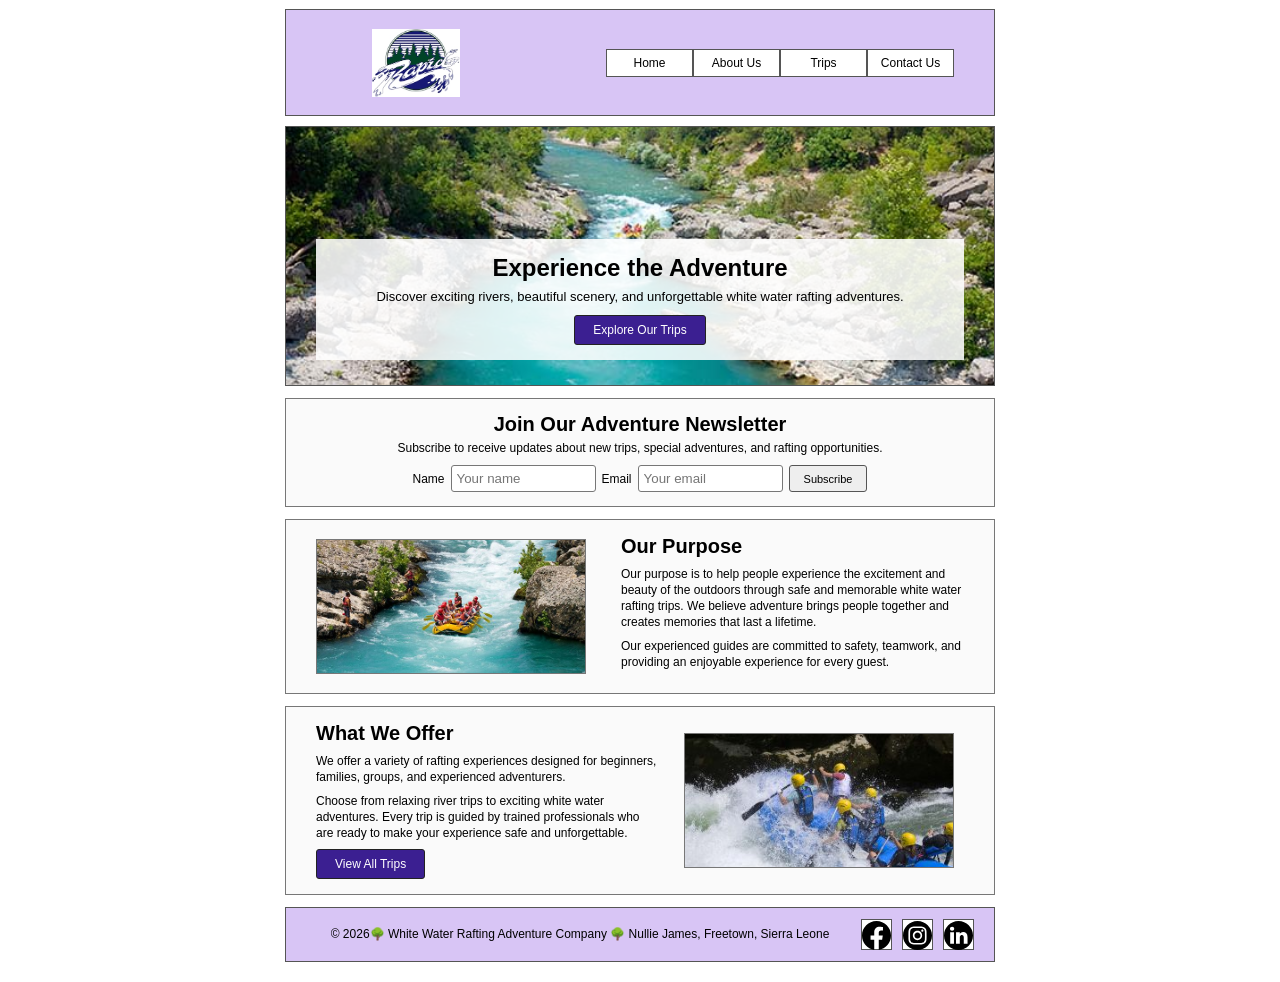
==== commit 76e10d1d: "Correction" ====
--- a/wwr/index.html
+++ b/wwr/index.html
@@ -184,7 +184,7 @@
       &copy; 2026🌳 White Water Rafting Adventure Company 🌳 Nullie James, Freetown, Sierra Leone
     </p>
 
-    <div class="socialmedia">
+    <nav class="socialmedia">
 
       <a href="https://www.facebook.com">
         <img src="images/facebook-bw.svg" alt="Facebook">
@@ -198,7 +198,7 @@
         <img src="images/linkedin-bw.svg" alt="LinkedIn">
       </a>
 
-    </div>
+    </nav>
 
   </footer>
 
--- a/wwr/styles/rafting.css
+++ b/wwr/styles/rafting.css
@@ -795,59 +795,53 @@
   font-size: 11px;
 }
 
-/* =========================================================
+/* =========================
    SHARED FOOTER
-   SAME ON HOME, ABOUT, TRIPS AND CONTACT
-   ========================================================= */
+   ========================= */
 
 footer {
+  width: 710px;
   height: 55px;
-
-  margin-bottom: 20px;
+  margin: 0 auto 20px;
   padding: 0 20px;
-
   background-color: var(--primary-color);
-  border: 1px solid var(--dark-border);
-
+  border: 1px solid #555555;
   display: flex;
   align-items: center;
   justify-content: center;
-
   position: relative;
 }
 
 footer p {
   margin: 0;
-
-  padding-right: 120px;
-
-  font-size: 12px;
-  line-height: 1;
-
-  text-align: center;
-}
-
-/* Social Media */
-
-.socialmedia {
+  padding: 0 120px 0 0;
+  font-family: var(--body-font);
+  font-size: 12px;
+  line-height: 1.2;
+  text-align: center;
+}
+
+/* Footer social media navigation */
+
+footer .socialmedia {
   position: absolute;
+  right: 20px;
   top: 11px;
-  right: 20px;
-
   display: flex;
   align-items: center;
-
   gap: 10px;
 }
 
-.socialmedia a {
+footer .socialmedia a {
+  display: block;
   width: 31px;
   height: 31px;
-}
-
-.socialmedia img {
+  padding: 0;
+}
+
+footer .socialmedia a img {
+  display: block;
   width: 31px;
   height: 31px;
-
   object-fit: contain;
 }
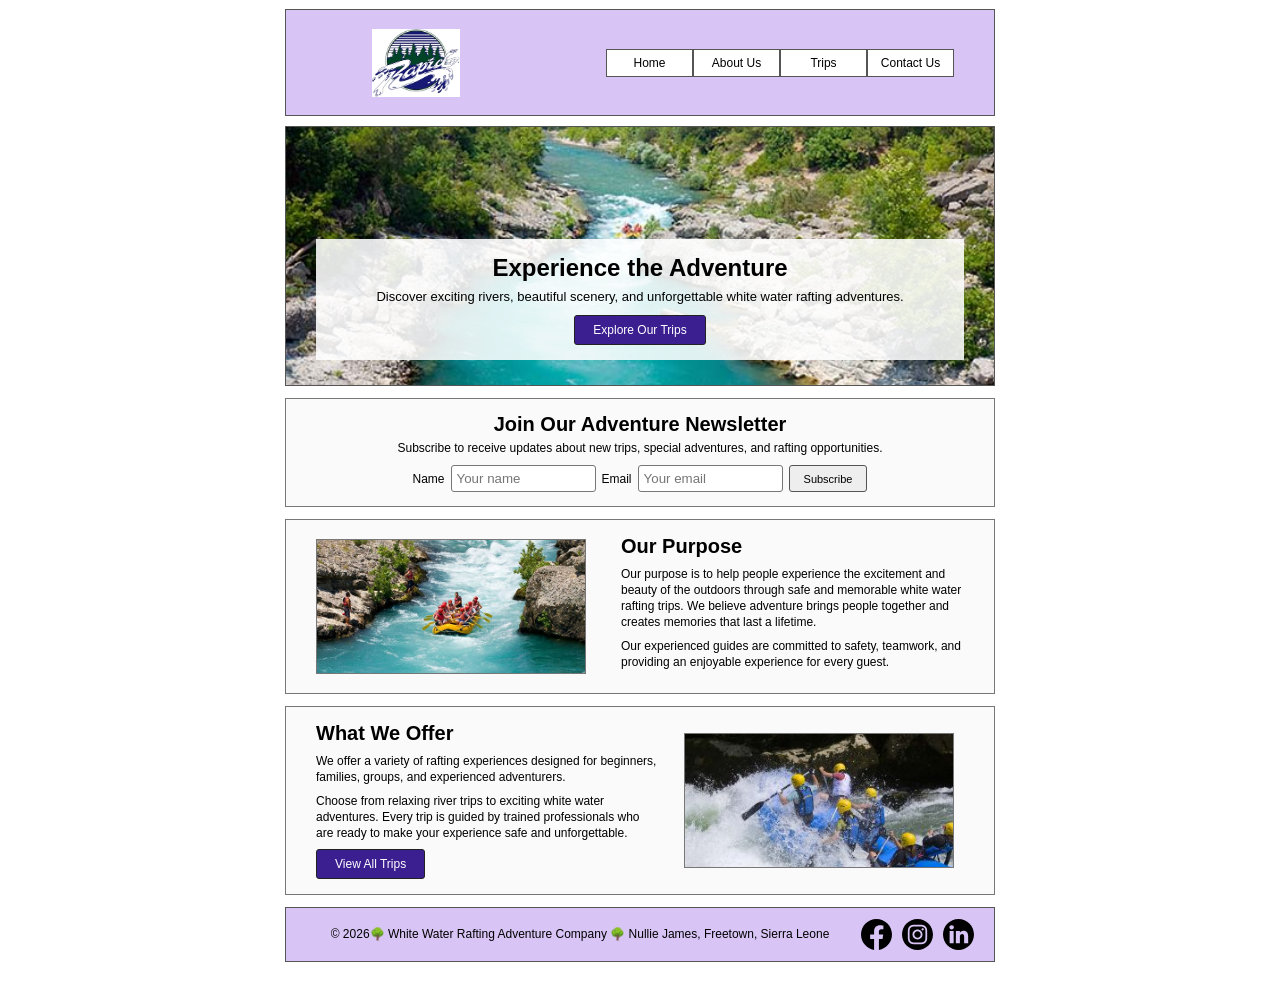
==== commit f5ca994b: "Nice work" ====
--- a/wwr/index.html
+++ b/wwr/index.html
@@ -190,7 +190,7 @@
         <img src="images/facebook-bw.svg" alt="Facebook">
       </a>
 
-      <a href="https://www.instagrams.com">
+      <a href="https://www.instagram.com">
         <img src="images/instagram-bw.svg" alt="Instagram">
       </a>
 
--- a/wwr/styles/rafting.css
+++ b/wwr/styles/rafting.css
@@ -691,16 +691,22 @@
 }
 
 /* Radio Buttons */
-
 .radio-group {
-  margin: 5px 0 8px 65px;
+  margin: 8px 0 10px;
+  padding: 0;
+  border: 0;
+}
+
+.radio-group legend {
+  margin-bottom: 5px;
+  padding: 0;
+  font-size: 12px;
+  font-weight: bold;
 }
 
 .radio-group label {
   display: block;
-
-  margin-bottom: 7px;
-
+  margin-bottom: 6px;
   font-size: 12px;
 }
 
@@ -821,27 +827,39 @@
   text-align: center;
 }
 
-/* Footer social media navigation */
-
-footer .socialmedia {
+footer nav.socialmedia {
   position: absolute;
   right: 20px;
   top: 11px;
   display: flex;
   align-items: center;
   gap: 10px;
-}
-
-footer .socialmedia a {
+  background: transparent;
+}
+
+footer nav.socialmedia a {
   display: block;
   width: 31px;
   height: 31px;
+  margin: 0;
   padding: 0;
-}
-
-footer .socialmedia a img {
+  border: none;
+  background: transparent;
+  text-decoration: none;
+}
+
+footer nav.socialmedia a:hover {
+  background: transparent;
+  border: none;
+}
+
+footer nav.socialmedia a img {
   display: block;
   width: 31px;
   height: 31px;
+  margin: 0;
+  padding: 0;
+  border: none;
+  background: transparent;
   object-fit: contain;
 }
